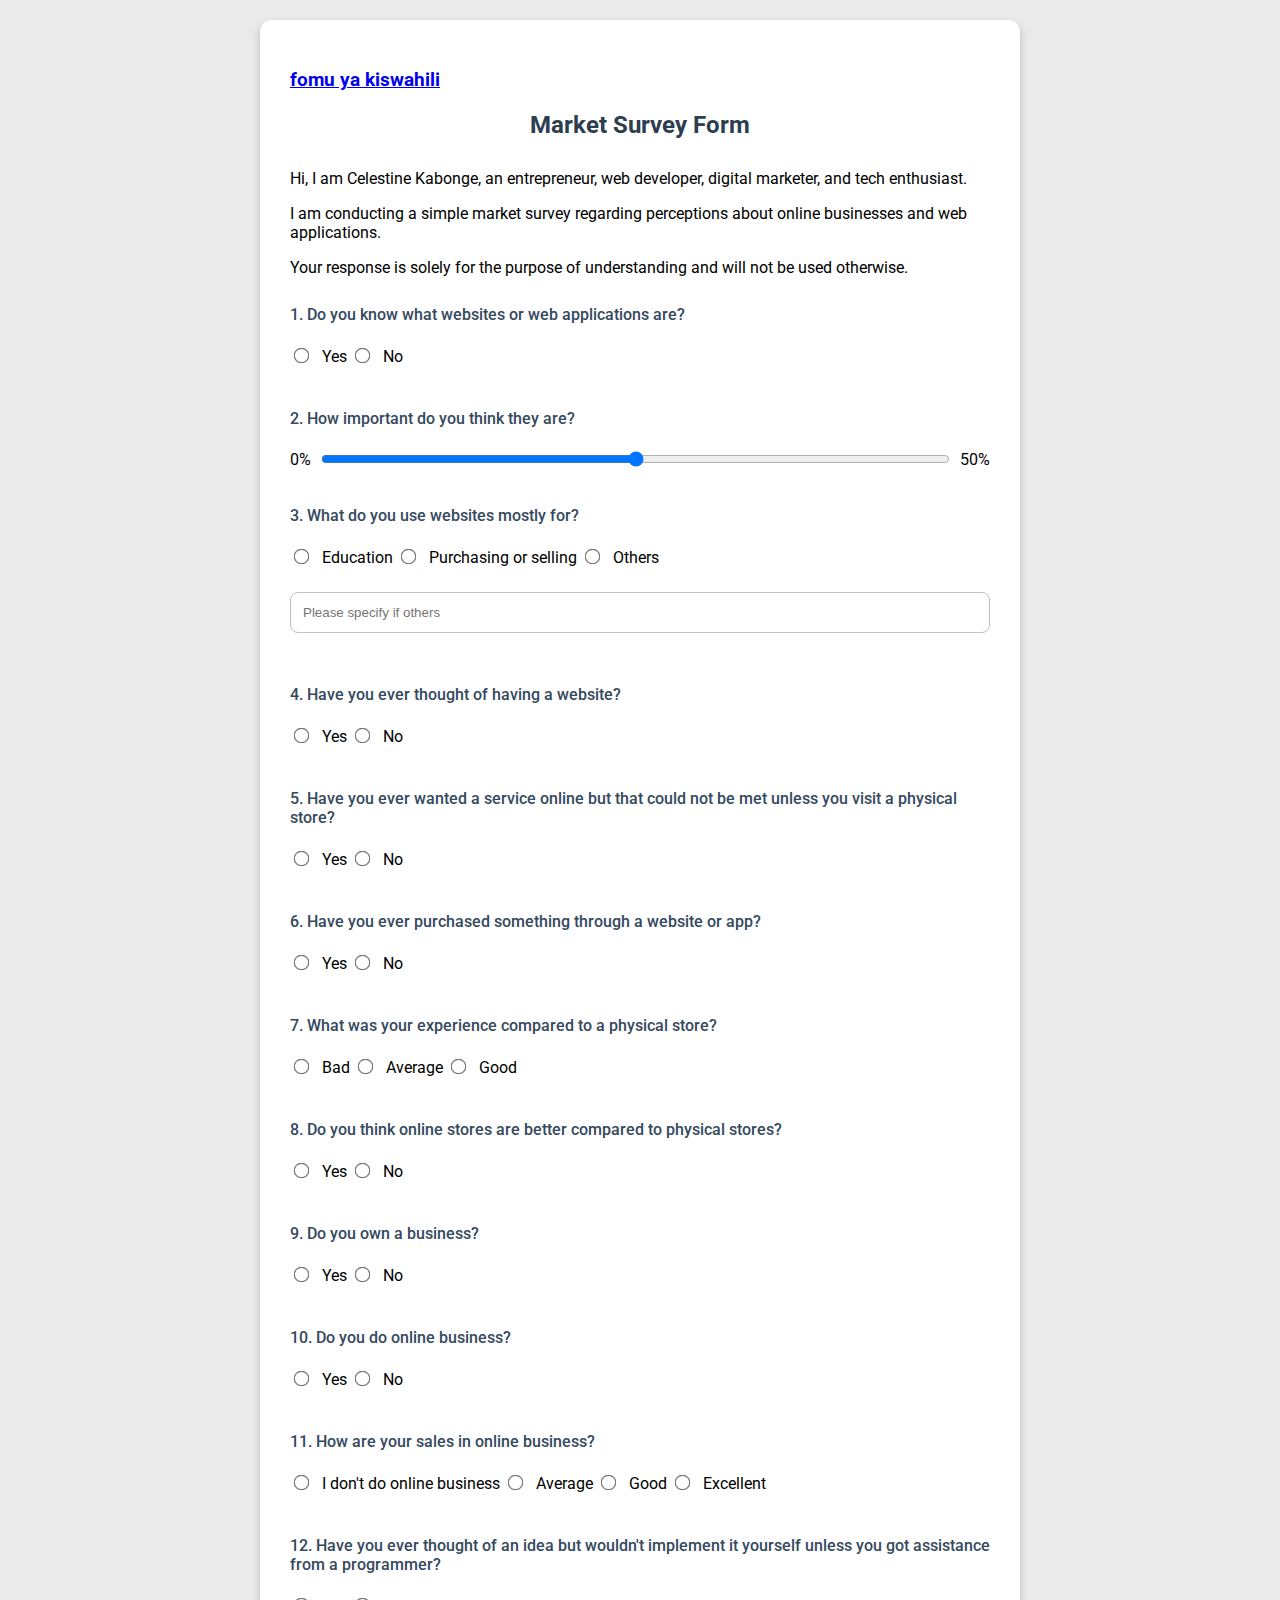
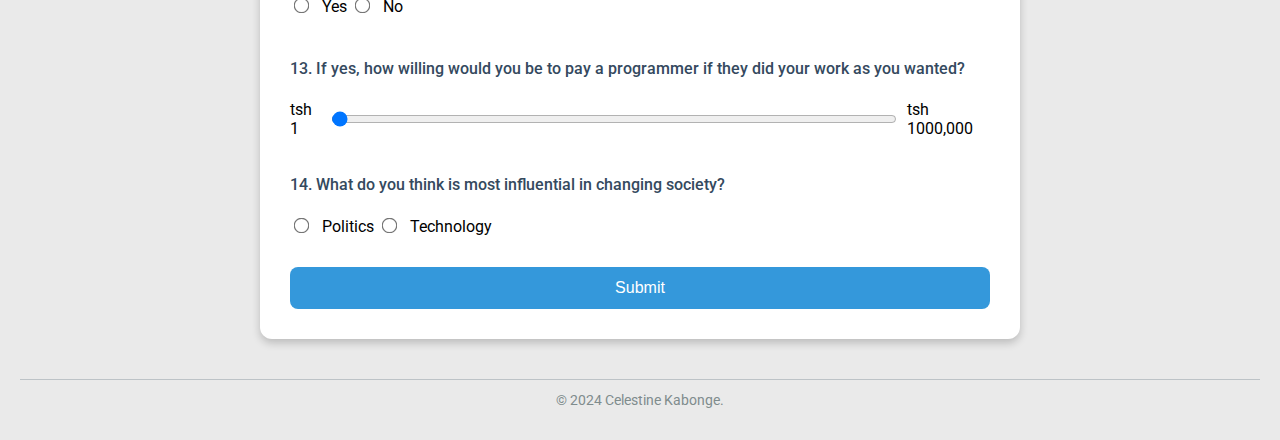
==== index.html @ 43aeb8bc "Add files via upload" ====
<!DOCTYPE html>
<html lang="en">
<head>
    <meta charset="UTF-8">
    <meta name="viewport" content="width=device-width, initial-scale=1.0">
    <title>Market Survey Form</title>
    <link rel="stylesheet" href="https://fonts.googleapis.com/css2?family=Roboto:wght@400;700&display=swap">
   <link rel="stylesheet" href="css.css">
</head>
<body>

<div class="container">
    <a href="swahili.html"><h3>fomu ya kiswahili</h3></a>
    <h2>Market Survey Form</h2>
    <div class="main">
        <p>Hi, I am Celestine Kabonge, an entrepreneur, web developer, digital marketer, and tech enthusiast.</p>
        <p>I am conducting a simple market survey regarding perceptions about online businesses and web applications.</p>
        <p>Your response is solely for the purpose of understanding and will not be used otherwise.</p>
    </div>
    <form id="surveyForm">
        <div class="question-spacing">
            <label>1. Do you know what websites or web applications are?</label>
            <input type="radio" name="q1" value="Yes" required> Yes
            <input type="radio" name="q1" value="No"> No
        </div>

        <div class="question-spacing">
            <label>2. How important do you think they are?</label>
            <div class="slider-container">
                <span>0%</span>
                <input type="range" name="q2" min="0" max="100" value="50" id="importanceSlider">
                <span id="sliderValue">50%</span>
            </div>
        </div>

        <div class="question-spacing">
            <label>3. What do you use websites mostly for?</label>
            <input type="radio" name="q3" value="Education" required> Education
            <input type="radio" name="q3" value="Purchasing or selling"> Purchasing or selling
            <input type="radio" name="q3" value="Others"> Others <br><br>
            <input type="text" name="q3_other" placeholder="Please specify if others">
        </div>

        <div class="question-spacing">
            <label>4. Have you ever thought of having a website?</label>
            <input type="radio" name="q4" value="Yes" required> Yes
            <input type="radio" name="q4" value="No"> No
        </div>

        <div class="question-spacing">
            <label>5. Have you ever wanted a service online but that could not be met unless you visit a physical store?</label>
            <input type="radio" name="q5" value="Yes" required> Yes
            <input type="radio" name="q5" value="No"> No
        </div>

        <div class="question-spacing">
            <label>6. Have you ever purchased something through a website or app?</label>
            <input type="radio" name="q6" value="Yes" required> Yes
            <input type="radio" name="q6" value="No"> No
        </div>

        <div class="question-spacing">
            <label>7. What was your experience compared to a physical store?</label>
            <input type="radio" name="q7" value="Bad" required> Bad
            <input type="radio" name="q7" value="Average"> Average
            <input type="radio" name="q7" value="Good"> Good
        </div>

        <div class="question-spacing">
            <label>8. Do you think online stores are better compared to physical stores?</label>
            <input type="radio" name="q8" value="Yes" required> Yes
            <input type="radio" name="q8" value="No"> No
        </div>

        <div class="question-spacing">
            <label>9. Do you own a business?</label>
            <input type="radio" name="q9" value="Yes" required> Yes
            <input type="radio" name="q9" value="No"> No
        </div>

        <div class="question-spacing">
            <label>10. Do you do online business?</label>
            <input type="radio" name="q10" value="Yes" required> Yes
            <input type="radio" name="q10" value="No"> No
        </div>

        <div class="question-spacing">
            <label>11. How are your sales in online business?</label>
            <input type="radio" name="q11" value="Average" required> I don't do online business
            <input type="radio" name="q11" value="Average" required> Average
            <input type="radio" name="q11" value="Good"> Good
            <input type="radio" name="q11" value="Excellent"> Excellent
        </div>

        <div class="question-spacing">
            <label>12. Have you ever thought of an idea but wouldn't implement it yourself unless you got assistance from a programmer?</label>
            <input type="radio" name="q12" value="Yes" required> Yes
            <input type="radio" name="q12" value="No"> No
        </div>

        <div class="question-spacing">
            <label>13. If yes, how willing would you be to pay a programmer if they did your work as you wanted?</label>
            <div class="slider-container">
                <span>tsh 1</span>
                <input type="range" name="q13" min="1" max="1000000" value="500" id="paymentSlider">
                <span id="paymentValue">tsh 1000,000</span>
            </div>
        </div>

        <div class="question-spacing">
            <label>14. What do you think is most influential in changing society?</label>
            <input type="radio" name="q14" value="Politics" required> Politics
            <input type="radio" name="q14" value="Technology"> Technology
        </div>

        <button type="submit">Submit</button>
    </form>

    <div class="thank-you" id="thankYouMessage">Thank you for your time!</div>
</div>

<div class="footer">
    &copy; 2024 Celestine Kabonge.
</div>

</body>
  <script src="js.js"></script>
  </html>
---- css.css ----
body {
    font-family: 'Roboto', sans-serif;
    background-color: #eaeaea;
    margin: 0;
    padding: 20px;
}

.container {
    max-width: 700px;
    margin: 0 auto;
    background-color: #ffffff;
    padding: 30px;
    border-radius: 12px;
    box-shadow: 0 4px 8px rgba(0, 0, 0, 0.2);
    overflow: hidden;
}

h2 {
    text-align: center;
    color: #2c3e50;
    margin-bottom: 30px;
    font-weight: 700;
}

label {
    display: block;
    color: #34495e;
    font-weight: 500;
    padding: 12px 0;
    margin-bottom: 10px;
}

.question-spacing {
    margin-bottom: 25px;
}

input[type="text"],
input[type="email"],
select,
textarea {
    width: 100%;
    padding: 12px;
    margin-bottom: 15px;
    border: 1px solid #bdc3c7;
    border-radius: 8px;
    box-sizing: border-box;
}

input[type="radio"],
input[type="checkbox"] {
    transform: scale(1.2);
    margin-right: 10px;
    margin-bottom: 10px;
}

.slider-container {
    display: flex;
    align-items: center;
    justify-content: space-between;
    margin-bottom: 15px;
}

input[type="range"] {
    width: calc(100% - 70px);
    margin: 0 10px;
}

button {
    width: 100%;
    padding: 12px;
    background-color: #3498db;
    color: #ffffff;
    border: none;
    border-radius: 8px;
    cursor: pointer;
    font-size: 16px;
    transition: background-color 0.3s ease, transform 0.2s ease;
}

button:hover {
    background-color: #2980b9;
    transform: scale(1.02);
}

.thank-you {
    display: none;
    text-align: center;
    font-size: 20px;
    color: #27ae60;
    margin-top: 20px;
    font-weight: 600;
}

.footer {
    text-align: center;
    padding: 12px;
    font-size: 14px;
    color: #7f8c8d;
    margin-top: 40px;
    border-top: 1px solid #bdc3c7;
}

@media (max-width: 600px) {
    .container {
        padding: 20px;
    }

    button {
        font-size: 14px;
    }
}
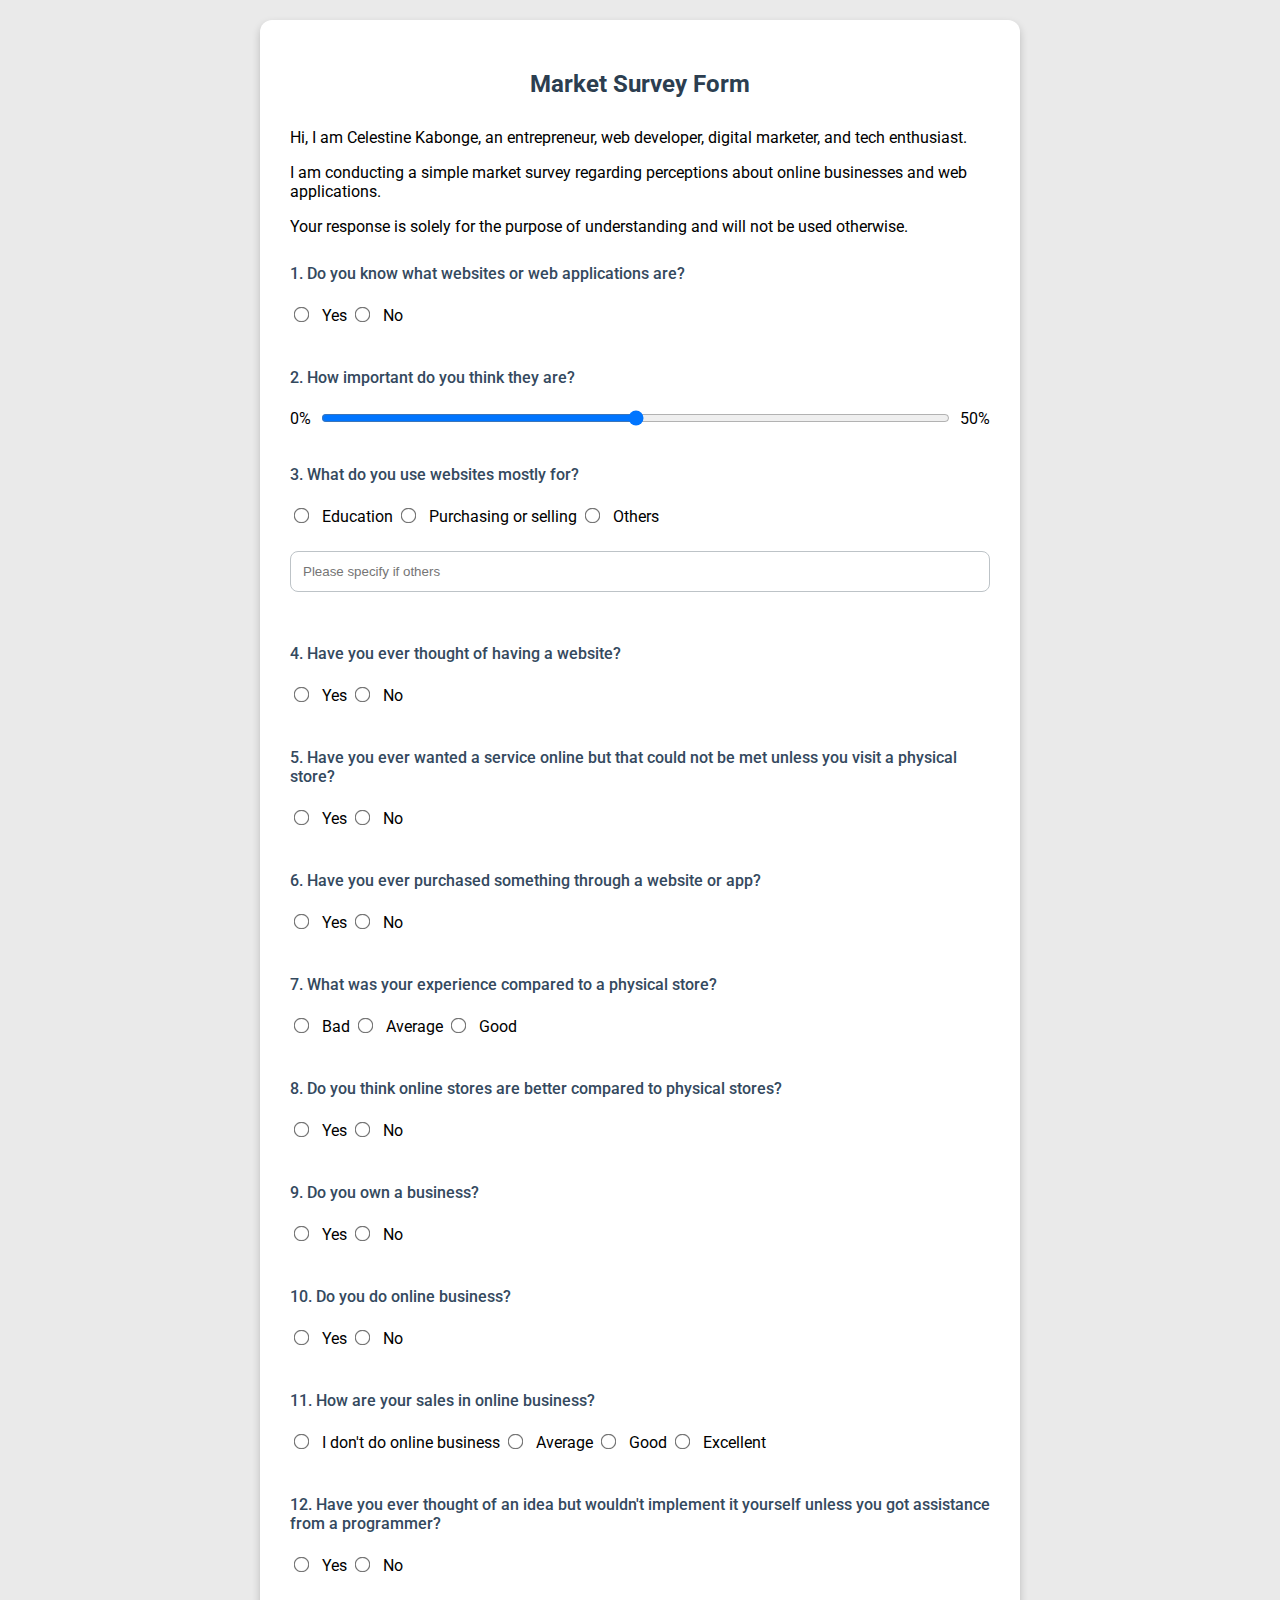
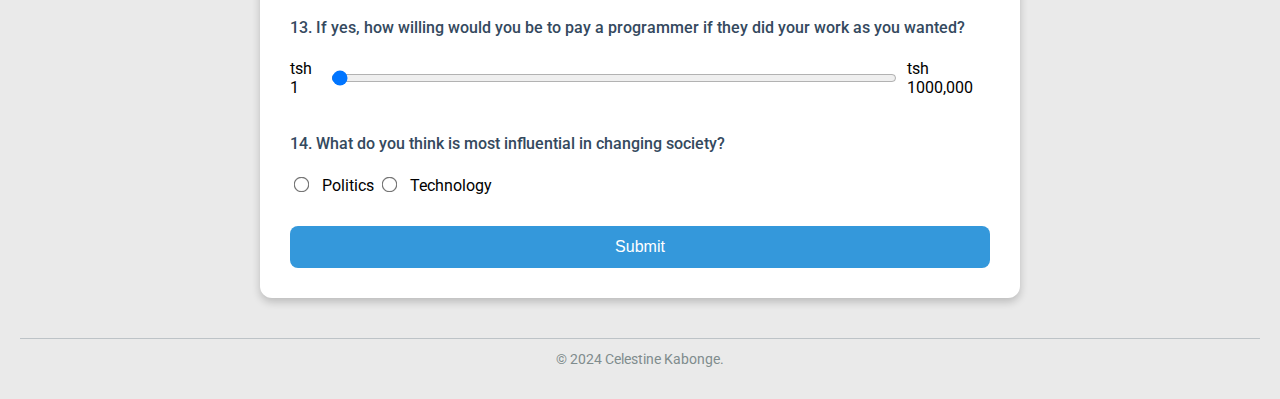
==== commit 93042700: "Add files via upload" ====
--- a/index.html
+++ b/index.html
@@ -10,7 +10,6 @@
 <body>
 
 <div class="container">
-    <a href="swahili.html"><h3>fomu ya kiswahili</h3></a>
     <h2>Market Survey Form</h2>
     <div class="main">
         <p>Hi, I am Celestine Kabonge, an entrepreneur, web developer, digital marketer, and tech enthusiast.</p>
